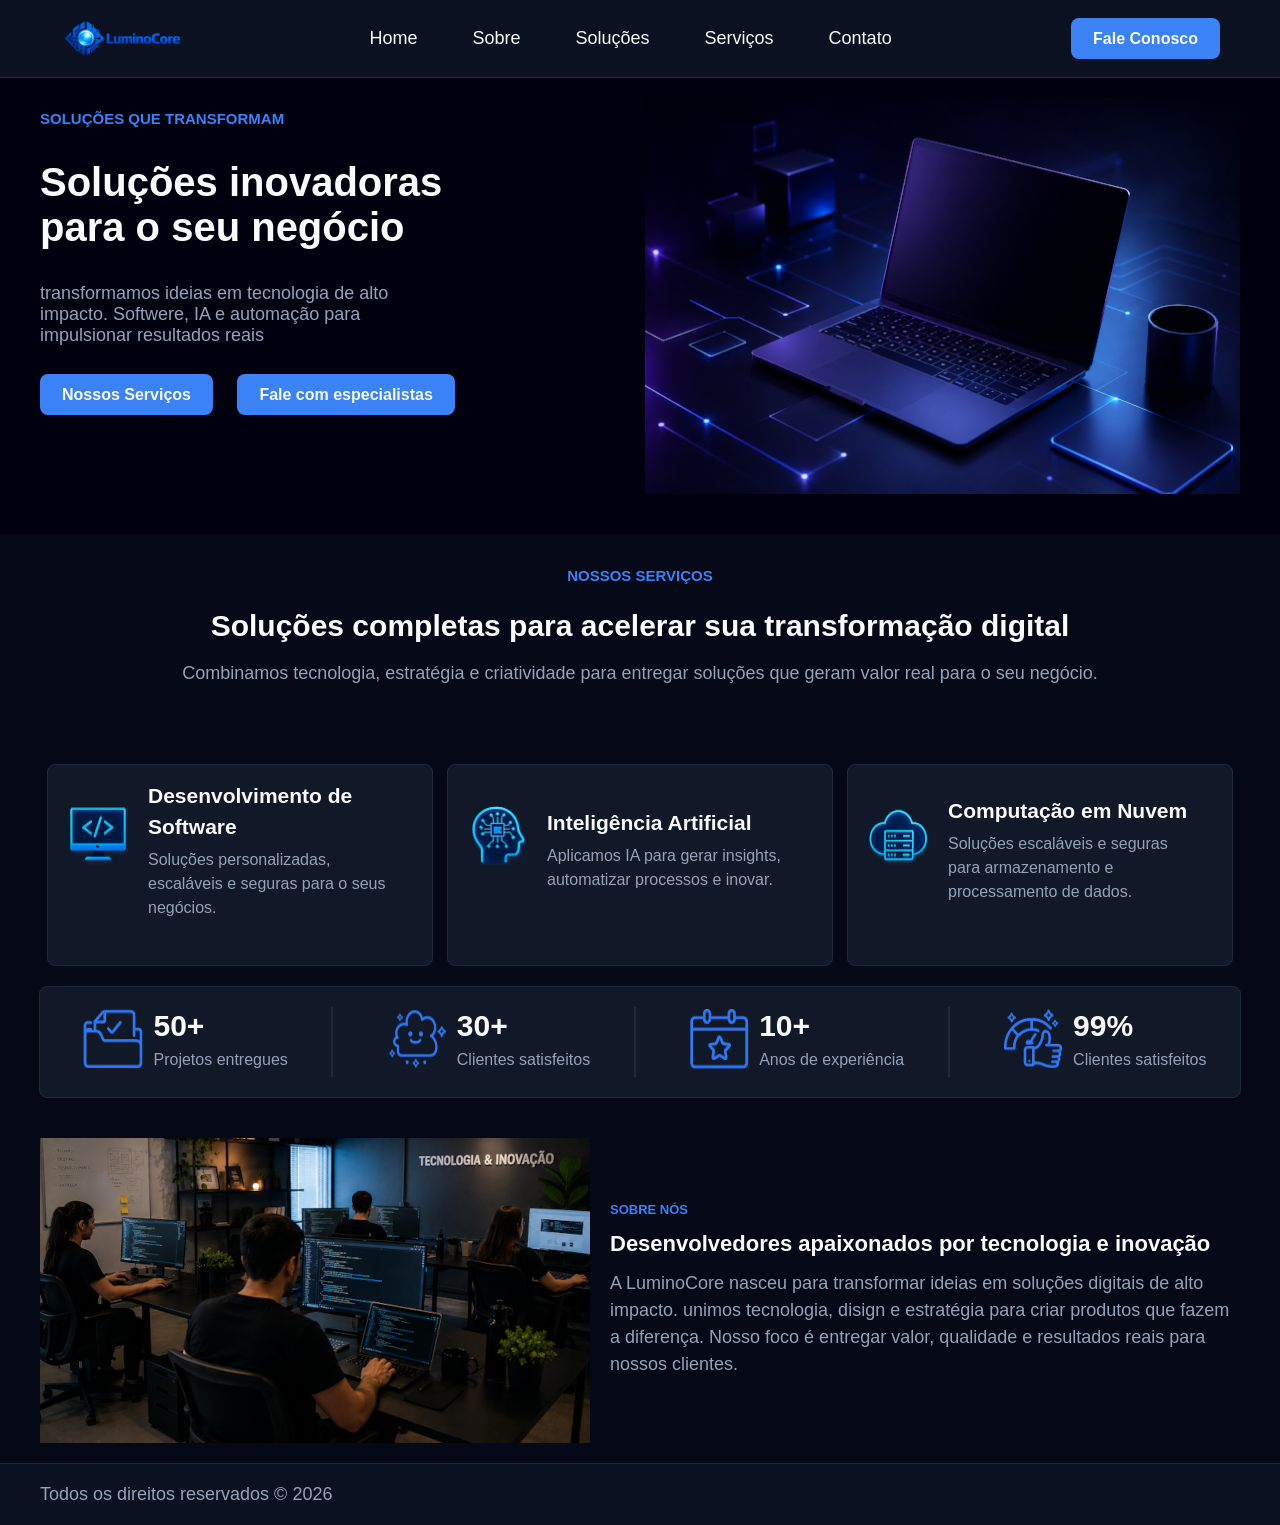
==== index.html @ a09ccba1 "I started the 'about' page I started the 'about' page" ====
<!DOCTYPE html>
<html lang="pt-br">
<head>
    <meta charset="UTF-8">
    <meta name="viewport" content="width=device-width, initial-scale=1.0">
    <title>LuminoCore</title>
    <link rel="stylesheet" href="style.css">
    <link rel="icon" href="imagens/favicon.png" type="image/x-icon">
</head>
<body>
    <header>
        <div class="conteiner">
            <div class="logo">
                <img src="imagens/home/logo_site (2).png" alt="Logo da Techflow">
            </div>
            <div class="menu">
                <a href="index.html">Home</a>
                <a href="sobre.html">Sobre</a>
                <a href="Soluções.html">Soluções</a>
                <a href="Serviços.html">Serviços</a>
                <a href="contato.html">Contato</a>
            </div>
            <div class="botao">
                <a href="contato.html">Fale Conosco</a>
            </div>
        </div>
    </header>

    <section class="hero">
        <div class="conteiner">
            <div class="hero_texto">
                <h2>SOLUÇÕES QUE TRANSFORMAM</h2>
                <h1>Soluções inovadoras <br> para o seu negócio</h1>
                <p>transformamos ideias em tecnologia de alto <br>impacto. Softwere, IA e automação para <br>impulsionar resultados reais</p>
                <div class="botao">
                    <a href="sobre.html">Nossos Serviços</a>
                    <a href="contato.html">Fale com especialistas</a>
                </div>
            </div>
            <div class="hero_img">
                <img src="imagens/home/imagem_hero.png" alt="Imagem de destaque">
            </div>
        </div>
    </section>

    <section class="solucoes">
        <div class="conteiner">
            <div class="solucoes_texto">
                <h2>NOSSOS SERVIÇOS</h2>
                <h1>Soluções completas para acelerar sua transformação digital</h1>
                <p>Combinamos tecnologia, estratégia e criatividade para entregar soluções que geram valor real para o seu negócio.</p>
            </div>
        </div>

        <div class="conteiner">
            <div class="card">
                <img src="imagens/home/imagem_card_softwere.png" alt="Ícone de software">
                <div class="card_texto">
                    <h1>Desenvolvimento de Software</h1>
                    <p>Soluções personalizadas, escaláveis e seguras para o seus negócios.</p>
                </div>
            </div>
            <div class="card">
                <img src="imagens/home/imagem_card_ia.png" alt="Ícone de inteligência artificial">
                <div class="card_texto">
                    <h1>Inteligência Artificial</h1>
                    <p>Aplicamos IA para gerar insights, automatizar processos e inovar.</p>
                </div>
            </div>
            <div class="card">
                <img src="imagens/home/imagem_card_cloud.png" alt="Ícone de nuvem">
                <div class="card_texto">
                    <h1>Computação em Nuvem</h1>
                    <p>Soluções escaláveis e seguras para armazenamento e processamento de dados.</p>
                </div>
            </div>
        </div>
        
    </section>

    <section class="dados">
        <div class="dados_conteiner">
            <div class="dados_card">
                <img src="imagens/home/projetos_entregues.png" alt="Ícone de clientes">
                <div class="dados_texto">
                    <h1>50+</h1>
                    <p>Projetos entregues</p>
                </div>
            </div>
            <div class="linha"></div>
            <div class="dados_card">
                <img src="imagens/home/clientes_satisfeitos.png" alt="Ícone de clientes">
                <div class="dados_texto">
                    <h1>30+</h1>
                    <p>Clientes satisfeitos</p>
                </div>
            </div>
            <div class="linha"></div>
            <div class="dados_card">
                <img src="imagens/home/tempo_empresa.png" alt="Ícone de clientes">
                <div class="dados_texto">
                    <h1>10+</h1>
                    <p>Anos de experiência</p>
                </div>
            </div>
            <div class="linha"></div>
            <div class="dados_card">
                <img src="imagens/home/porcentagem_satisfeitos.png">
                <div class="dados_texto">
                    <h1>99%</h1>
                    <p>Clientes satisfeitos</p>
                </div>
            </div>
        </div>
    </section>

    <section class="sobre_nos">
        <div class="conteiner">
            <img src="imagens/home/sobre_nos.png" alt="Imagem sobre nos">
            <div class="sobre_nos_txt">
                <h2>SOBRE NÓS</h2>
                <h1>Desenvolvedores apaixonados por tecnologia e inovação</h1>
                <p>A LuminoCore nasceu para transformar ideias em soluções digitais de alto impacto. unimos tecnologia, disign e estratégia para criar produtos que fazem a diferença. Nosso foco é entregar valor, qualidade e resultados reais para nossos clientes.</p>
            </div>
        </div>
    </section>

    <footer>
        <div class="conteiner">
            
            <p>Todos os direitos reservados © 2026</p>
        </div>
    </footer>
</body>
</html>
---- style.css ----
@charset "UTF-8";

:root {
    --fundo_principal: #050816;
    --fundo_secundario: #0B1120;
    --cards: #111827;
    --borda_cards: #1E293B;
    --cor_principal: #3B82F6;
    --houver: #60A5FA;
    --texto_principal: #F8FAFC;
    --texto_secundario: #94A3B8;
}

body {
    background-color: var(--fundo_principal);
    margin: 0;
    font-family: 'Poppins', sans-serif;
}

p {
    color: var(--texto_secundario);
    font-size: 18px;
    margin-bottom: 40px;
}

h2 {
    color: var(--cor_principal);
    font-size: 15px;
}

h1 {
    color: var(--texto_principal);
    font-size: 40px;
}

header {
    background-color: var(--fundo_secundario);
    width: 100%;
    border-bottom: 1px solid var(--borda_cards);
}

.conteiner {
    padding: 20px;
    display: flex;
    max-width: 1200px;
    margin: auto;
}

.logo img {
    display: block;
    width: 170px;
}

.menu {
    display: flex;
    gap: 35px;
    margin: auto;
}

.menu a {
    text-decoration: none;
    color: var(--texto_principal);
    font-size: 18px;
    padding-right: 20px;
    font-weight: 500;
    transition: 0.3s;
}

.menu a:hover {
    color: var(--houver);
}

.botao a {
    margin-right: 20px;
    text-decoration: none;
    color: var(--texto_principal);
    border-radius: 8px;
    font-weight: bold;
    padding: 12px 22px;
    background-color: var(--cor_principal);
}

.botao a:hover {
    background-color: var(--fundo_secundario);
    padding: 11px 21px;
    border: 1px solid var(--cor_principal);
}

.botao {
    margin-top: 10px;
}

.hero {
    width: 100%;
    background-color: #01000F;
    padding-bottom: 20px;
}

.hero_texto {
    width: 50%;
    display: block;
}

.hero_img {
    width: 50%;
    display: block;
    margin-left: 10px;
}

.hero_img img {
    width: 100%;
    display: block;
}

.solucoes {
    width: 100%;
    background-color: var(--fundo_principal);
    padding: 0px;
}

.solucoes_texto {
    width: 100%;
    display: block;
    text-align: center;
}

.solucoes_texto h1 {
    margin-bottom: 20px;
    font-size: 30px;
}

.card {
    display: flex;
    width: 32%;
    background-color: var(--cards);
    border-radius: 8px;
    border: 1px solid var(--borda_cards);
    margin: auto;
    height: 200px;
}

.card:hover {
    border: 1px solid var(--cor_principal);
    transition: 0.3s;
}

.card img {
    margin-left: 20px;
    margin-top: 40px;
    width: 20%;
    max-height: 60px;
    max-width: 60px;
}

.card_texto {
    margin: auto;
    margin-right: 30px;
    margin-left: 20px;
}

.card_texto h1 {
    margin-top: 10px;
    font-size: 21px;
    line-height: 1.5;
    margin-bottom: 0px;
}

.card_texto p {
    font-size: 16px;
    margin-bottom: 20px;
    margin-top: 5px;
    padding-bottom: 20px;
    line-height: 1.5;
}

.dados {
    width: 100%;
    background-color: var(--fundo_principal);
    margin-bottom: 20px;
}

.dados_conteiner {
    display: flex;
    max-width: 1200px;
    margin: auto;
    background-color: var(--cards);
    border-radius: 8px;
    border: 1px solid var(--borda_cards);
    width: 95%;
    padding: 10px 0px;
}

.dados_card {
    display: flex;
    margin: auto;
}

.dados_card img {
    margin: 10px;
    max-height: 60px;
    max-width: 60px;
    
}

.dados_texto {
    display: block;
}

.dados_texto h1 {
    margin-top: 10px;
    font-size: 30px;
    margin-bottom: 0px;
}

.dados_texto p {
    font-size: 16px;
    margin-bottom: 12px;
    margin-top: 5px;
    line-height: 1.5;
}

.linha {
    width: 2px;
    height: 70px;
    background-color: var(--borda_cards);
    margin: 10px;

}

.sobre_nos {
    width: 100%;
    background-color: var(--fundo_principal);
}

.sobre_nos img {
    max-height: 355px;
}

.sobre_nos_txt  {
    margin: auto;
    margin-left: 20px;
}

.sobre_nos_txt h1 {
    font-size: 22px;
    line-height: 1.5;
    margin: 0px 0px 10px 0px;
}

.sobre_nos_txt h2 {
    font-size: 13px;;
    margin: 0px 0px 10px 0px;
}

.sobre_nos_txt p {
    line-height: 1.5;
    margin: 0px;
}

footer {
    width: 100%;
    background-color: var(--fundo_secundario);
    border-top: 1px solid var(--borda_cards);
}

footer p {
    margin: 0px;
}
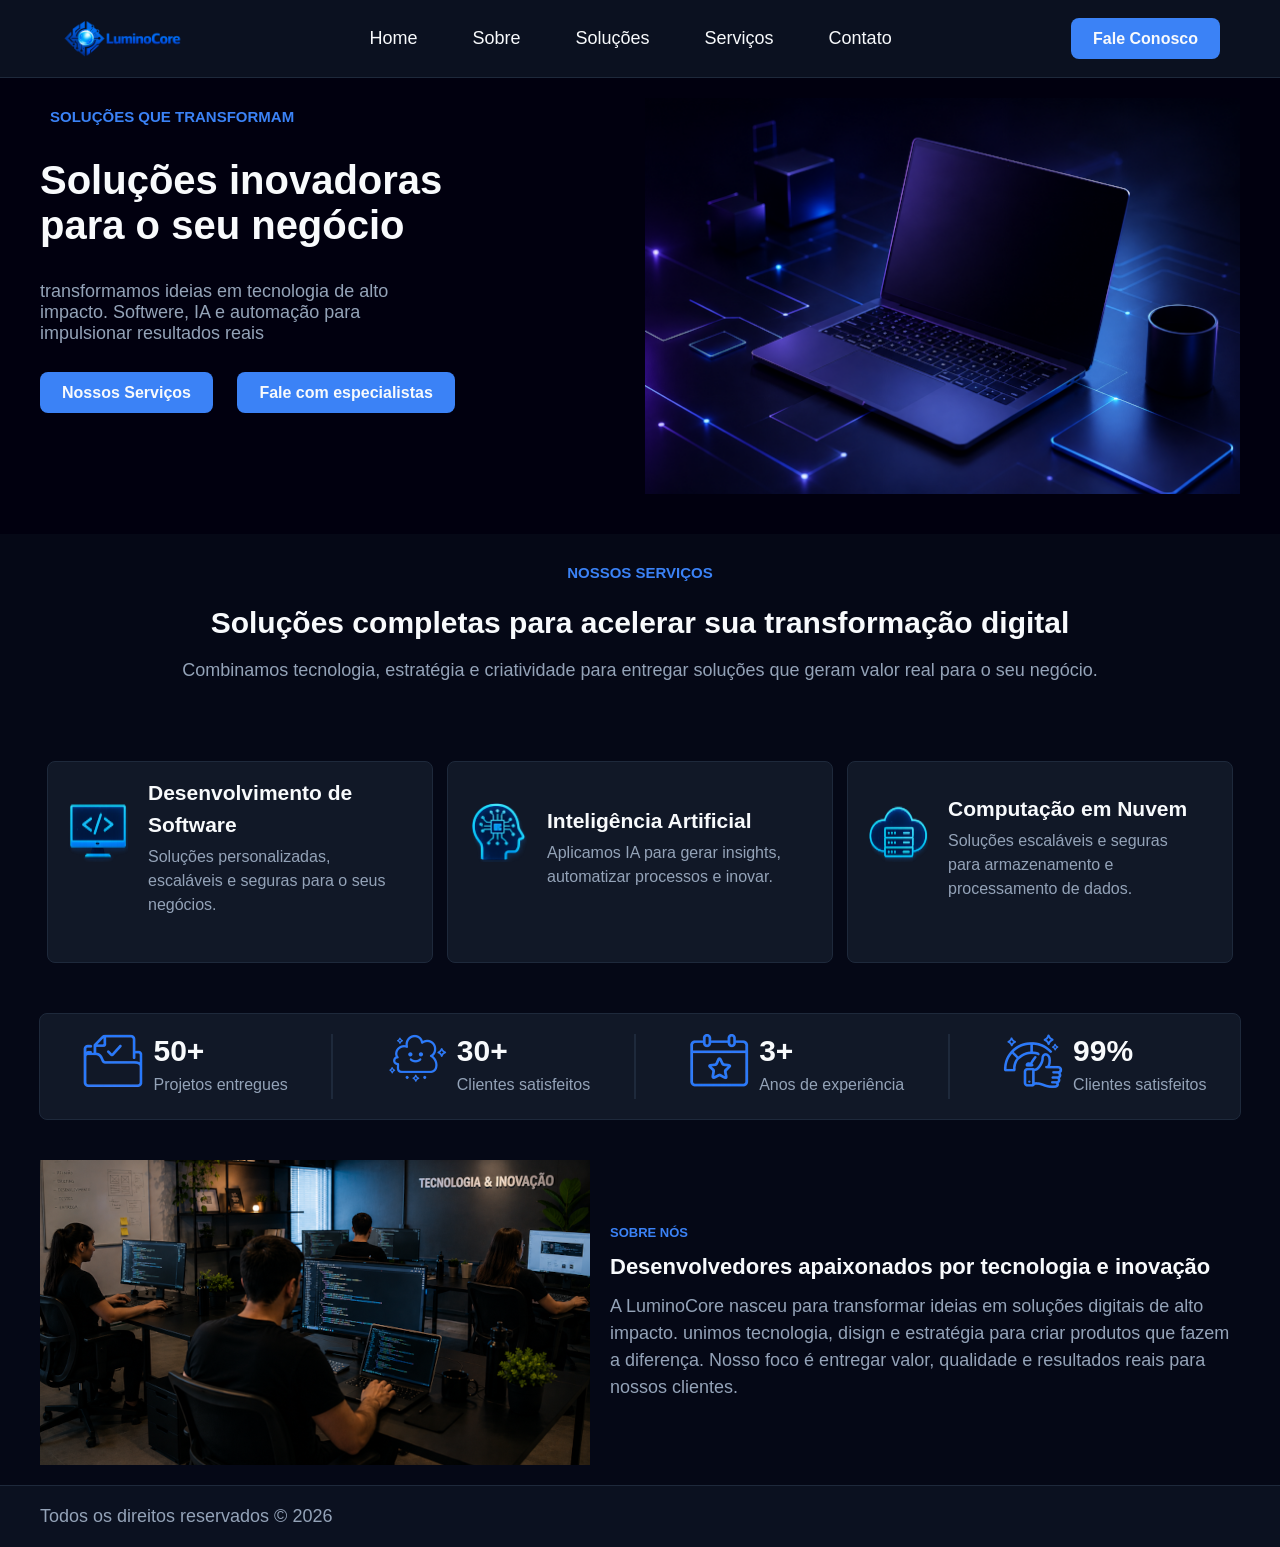
==== commit 2d5cd6f6: "I finished the "about" page I finished the "about" page" ====
--- a/index.html
+++ b/index.html
@@ -8,6 +8,7 @@
     <link rel="icon" href="imagens/favicon.png" type="image/x-icon">
 </head>
 <body>
+
     <header>
         <div class="conteiner">
             <div class="logo">
@@ -29,8 +30,8 @@
     <section class="hero">
         <div class="conteiner">
             <div class="hero_texto">
-                <h2>SOLUÇÕES QUE TRANSFORMAM</h2>
-                <h1>Soluções inovadoras <br> para o seu negócio</h1>
+                <h3>SOLUÇÕES QUE TRANSFORMAM</h3>
+                <h2>Soluções inovadoras <br> para o seu negócio</h2>
                 <p>transformamos ideias em tecnologia de alto <br>impacto. Softwere, IA e automação para <br>impulsionar resultados reais</p>
                 <div class="botao">
                     <a href="sobre.html">Nossos Serviços</a>
@@ -46,8 +47,8 @@
     <section class="solucoes">
         <div class="conteiner">
             <div class="solucoes_texto">
-                <h2>NOSSOS SERVIÇOS</h2>
-                <h1>Soluções completas para acelerar sua transformação digital</h1>
+                <h3>NOSSOS SERVIÇOS</h3>
+                <h2>Soluções completas para acelerar sua transformação digital</h2>
                 <p>Combinamos tecnologia, estratégia e criatividade para entregar soluções que geram valor real para o seu negócio.</p>
             </div>
         </div>
@@ -56,21 +57,21 @@
             <div class="card">
                 <img src="imagens/home/imagem_card_softwere.png" alt="Ícone de software">
                 <div class="card_texto">
-                    <h1>Desenvolvimento de Software</h1>
+                    <h2>Desenvolvimento de Software</h2>
                     <p>Soluções personalizadas, escaláveis e seguras para o seus negócios.</p>
                 </div>
             </div>
             <div class="card">
                 <img src="imagens/home/imagem_card_ia.png" alt="Ícone de inteligência artificial">
                 <div class="card_texto">
-                    <h1>Inteligência Artificial</h1>
+                    <h2>Inteligência Artificial</h2>
                     <p>Aplicamos IA para gerar insights, automatizar processos e inovar.</p>
                 </div>
             </div>
             <div class="card">
                 <img src="imagens/home/imagem_card_cloud.png" alt="Ícone de nuvem">
                 <div class="card_texto">
-                    <h1>Computação em Nuvem</h1>
+                    <h2>Computação em Nuvem</h2>
                     <p>Soluções escaláveis e seguras para armazenamento e processamento de dados.</p>
                 </div>
             </div>
@@ -83,7 +84,7 @@
             <div class="dados_card">
                 <img src="imagens/home/projetos_entregues.png" alt="Ícone de clientes">
                 <div class="dados_texto">
-                    <h1>50+</h1>
+                    <h2>50+</h2>
                     <p>Projetos entregues</p>
                 </div>
             </div>
@@ -91,7 +92,7 @@
             <div class="dados_card">
                 <img src="imagens/home/clientes_satisfeitos.png" alt="Ícone de clientes">
                 <div class="dados_texto">
-                    <h1>30+</h1>
+                    <h2>30+</h2>
                     <p>Clientes satisfeitos</p>
                 </div>
             </div>
@@ -99,7 +100,7 @@
             <div class="dados_card">
                 <img src="imagens/home/tempo_empresa.png" alt="Ícone de clientes">
                 <div class="dados_texto">
-                    <h1>10+</h1>
+                    <h2>3+</h2>
                     <p>Anos de experiência</p>
                 </div>
             </div>
@@ -107,7 +108,7 @@
             <div class="dados_card">
                 <img src="imagens/home/porcentagem_satisfeitos.png">
                 <div class="dados_texto">
-                    <h1>99%</h1>
+                    <h2>99%</h2>
                     <p>Clientes satisfeitos</p>
                 </div>
             </div>
@@ -118,8 +119,8 @@
         <div class="conteiner">
             <img src="imagens/home/sobre_nos.png" alt="Imagem sobre nos">
             <div class="sobre_nos_txt">
-                <h2>SOBRE NÓS</h2>
-                <h1>Desenvolvedores apaixonados por tecnologia e inovação</h1>
+                <h3>SOBRE NÓS</h3>
+                <h2>Desenvolvedores apaixonados por tecnologia e inovação</h2>
                 <p>A LuminoCore nasceu para transformar ideias em soluções digitais de alto impacto. unimos tecnologia, disign e estratégia para criar produtos que fazem a diferença. Nosso foco é entregar valor, qualidade e resultados reais para nossos clientes.</p>
             </div>
         </div>
--- a/style.css
+++ b/style.css
@@ -23,12 +23,12 @@
     margin-bottom: 40px;
 }
 
-h2 {
+h3 {
     color: var(--cor_principal);
     font-size: 15px;
 }
 
-h1 {
+h2 {
     color: var(--texto_principal);
     font-size: 40px;
 }
@@ -124,7 +124,7 @@
     text-align: center;
 }
 
-.solucoes_texto h1 {
+.solucoes_texto h2 {
     margin-bottom: 20px;
     font-size: 30px;
 }
@@ -137,6 +137,7 @@
     border: 1px solid var(--borda_cards);
     margin: auto;
     height: 200px;
+    position: relative;
 }
 
 .card:hover {
@@ -158,7 +159,7 @@
     margin-left: 20px;
 }
 
-.card_texto h1 {
+.card_texto h2 {
     margin-top: 10px;
     font-size: 21px;
     line-height: 1.5;
@@ -173,10 +174,16 @@
     line-height: 1.5;
 }
 
+.card_texto h3 {
+    margin: 20px 0 0 0;
+    font-size: 20px;
+}
+
 .dados {
     width: 100%;
     background-color: var(--fundo_principal);
     margin-bottom: 20px;
+    margin-top: 30px
 }
 
 .dados_conteiner {
@@ -196,7 +203,10 @@
 }
 
 .dados_card img {
-    margin: 10px;
+    margin-bottom: auto;
+    margin-right: 10px;
+    padding-top: 10px;
+    padding-left: 10px;
     max-height: 60px;
     max-width: 60px;
     
@@ -206,7 +216,7 @@
     display: block;
 }
 
-.dados_texto h1 {
+.dados_texto h2 {
     margin-top: 10px;
     font-size: 30px;
     margin-bottom: 0px;
@@ -221,7 +231,6 @@
 
 .linha {
     width: 2px;
-    height: 70px;
     background-color: var(--borda_cards);
     margin: 10px;
 
@@ -241,13 +250,13 @@
     margin-left: 20px;
 }
 
-.sobre_nos_txt h1 {
+.sobre_nos_txt h2 {
     font-size: 22px;
     line-height: 1.5;
     margin: 0px 0px 10px 0px;
 }
 
-.sobre_nos_txt h2 {
+.sobre_nos_txt h3 {
     font-size: 13px;;
     margin: 0px 0px 10px 0px;
 }
@@ -265,4 +274,73 @@
 
 footer p {
     margin: 0px;
+}
+
+.dados_texto_sobre {
+    display: block;
+
+}
+
+.dados_texto_sobre h2 {
+    margin-top: 10px;
+    font-size: 24px;
+    margin-bottom: 0px;
+}
+
+.dados_texto_sobre p {
+    font-size: 16px;
+    margin-bottom: 12px;
+    margin-top: 5px;
+    line-height: 1.5;
+    width: 100%;
+}
+
+.nossa_jornada{
+    margin-top: 40px;
+    text-align: center;
+    margin-bottom: 100px;
+}
+
+.nossa_jornada h2,h3 {
+    margin: 10px;
+}
+
+.ponto{
+    width: 14px;
+    height: 14px;
+
+    background: var(--cor_principal);
+    border-radius: 50%;
+
+    position: absolute;
+
+    top:-45px;
+    left: 50%;
+
+    transform: translateX(-50%);
+
+    box-shadow: 0 0 15px var(--cor_principal);
+}
+
+.linha_timeline {
+    position: absolute;
+
+    top: -38px;
+
+    left: 0;
+    right: 0;
+
+    height: 2px;
+
+    background: var(--texto_secundario);
+}
+
+.timeline {
+    position: relative;
+
+    display: flex;
+    justify-content: space-between;
+    max-width: 1200px;
+    margin: auto;
+    margin-bottom: 20px;
 }
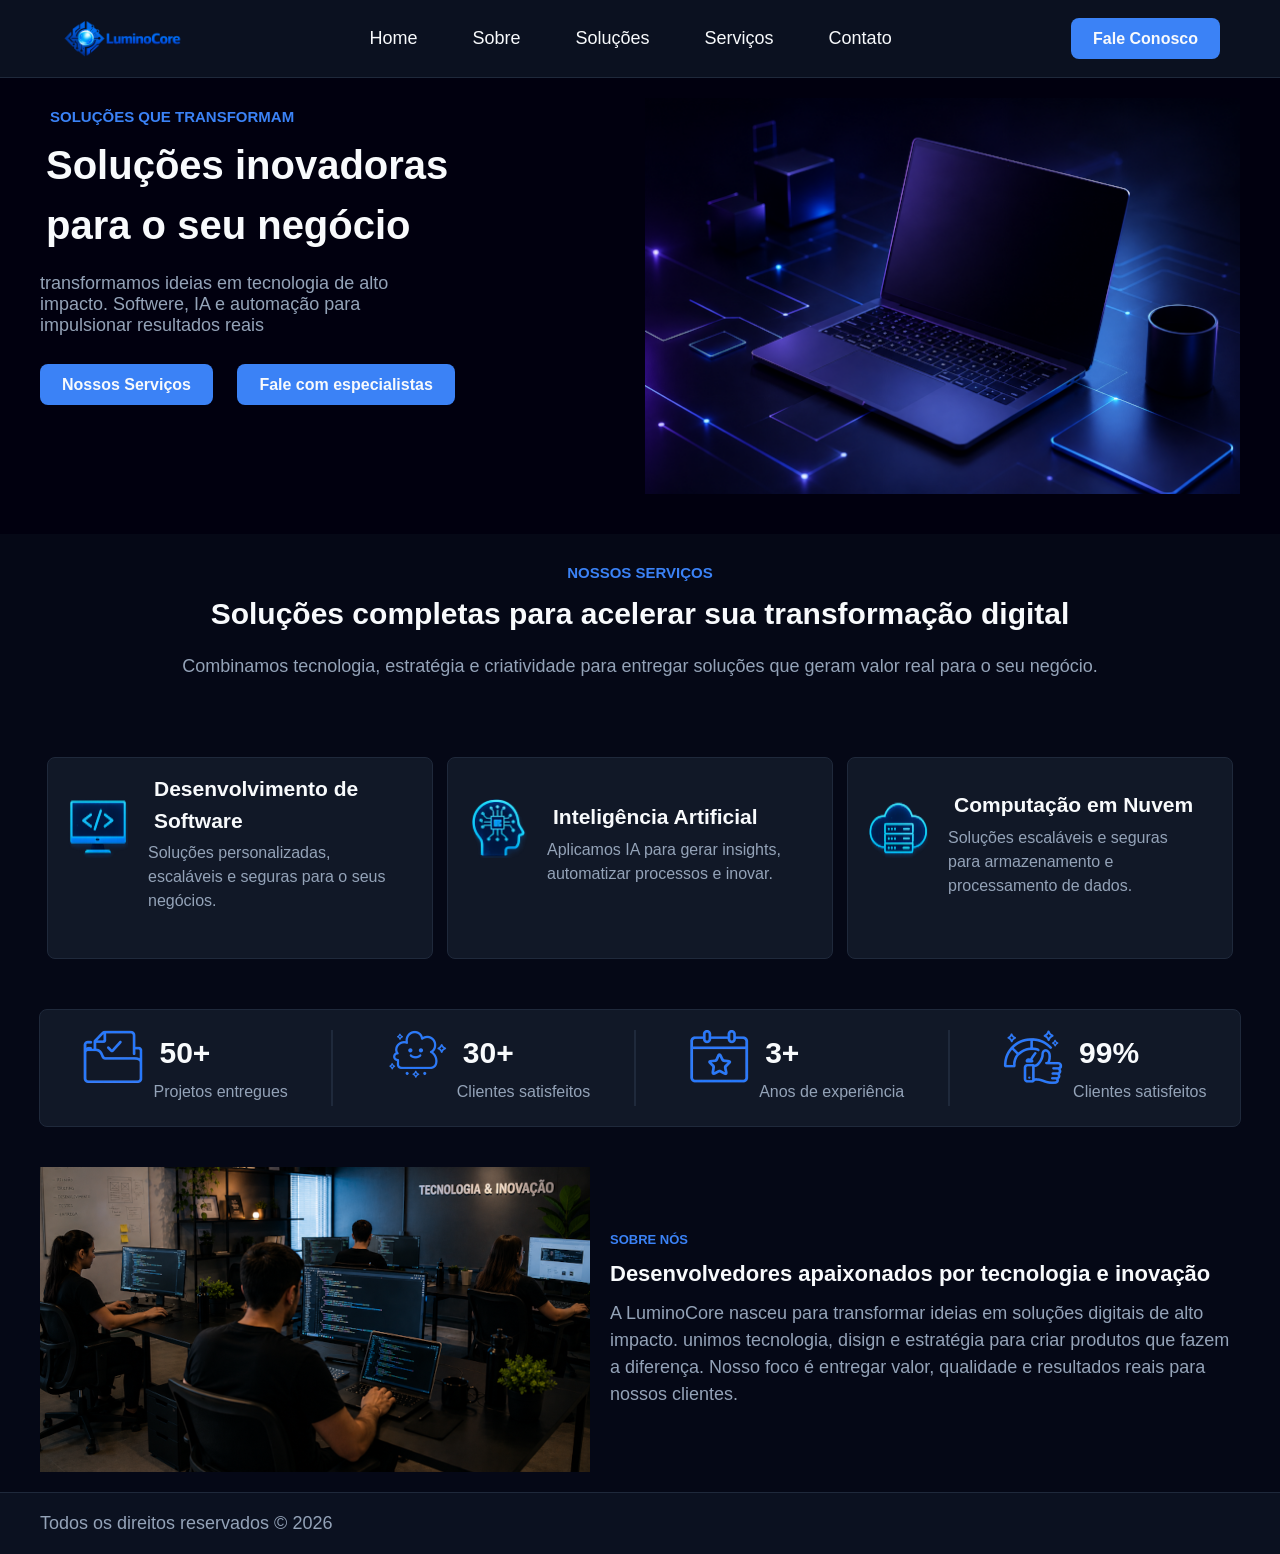
==== commit 12eb4c8f: "I finished the contact part I finished the contact part" ====
--- a/index.html
+++ b/index.html
@@ -126,11 +126,12 @@
         </div>
     </section>
 
-    <footer>
+  <footer>
         <div class="conteiner">
             
             <p>Todos os direitos reservados © 2026</p>
         </div>
-    </footer>
+    </footer>  
+
 </body>
 </html>
--- a/style.css
+++ b/style.css
@@ -4,7 +4,7 @@
     --fundo_principal: #050816;
     --fundo_secundario: #0B1120;
     --cards: #111827;
-    --borda_cards: #1E293B;
+    --borda_cards: #1f293b;
     --cor_principal: #3B82F6;
     --houver: #60A5FA;
     --texto_principal: #F8FAFC;
@@ -105,6 +105,7 @@
     width: 50%;
     display: block;
     margin-left: 10px;
+    margin-top: auto;
 }
 
 .hero_img img {
@@ -233,7 +234,6 @@
     width: 2px;
     background-color: var(--borda_cards);
     margin: 10px;
-
 }
 
 .sobre_nos {
@@ -343,4 +343,301 @@
     max-width: 1200px;
     margin: auto;
     margin-bottom: 20px;
+}
+
+.textos {
+    margin-top: 20px;
+    width: 100%;
+}
+
+.conteudo_txt {
+    margin: auto;
+    text-align: center;
+    width: 70%;
+    max-width: 1200px;;
+}
+
+.conteudo_txt h2 {
+    margin: 10px;
+}
+
+.conteudo_txt h3 {
+    font-size: 20px;
+}
+
+.estrategia {
+    width: 100%;
+    margin-top: 30px;
+}
+
+.cards_estrategias_conteiner {
+    display: flex;
+    align-items: center;
+    justify-content: center;
+    max-width: 1200px;
+    margin: auto;
+}
+
+.card_solucoes {
+    padding: 10px;
+    margin: 10px;
+    display: block;
+    text-align: center;
+    background-color: var(--cards);
+    border-radius: 8px;
+    border: solid 1px var(--borda_cards);
+    height: 325px;
+    width: 20%;
+}
+
+.card_solucoes h3 {
+    font-size: 20px;
+}
+
+.card_solucoes h2 {
+    margin: 0;
+    font-size: 24px;
+}
+
+.card_solucoes p {
+    font-size: 17px;
+    line-height: 1.5;
+}
+
+.card_solucoes:hover {
+    border: solid 1px var(--houver);
+}
+
+.seta {
+    width: 30px;
+    height: 60px;
+    display: flex;
+    justify-content: center;
+    align-items: center;
+}
+
+.cards_tecnologias {
+    display: block;
+    height: 500px;
+    width: 20%;
+    background-color: var(--cards);
+    border-radius: 8px;
+    border: solid 1px var(--borda_cards);
+    margin: 15px;
+    padding: 25px;
+}
+
+.cards_tecnologias:hover {
+    border: solid 1px var(--houver);
+}
+
+.cards_tecnologias h2 {
+    font-size: 23px;
+    margin: 10px 0;
+}
+
+.cards_tecnologias p {
+    line-height: 1.5;
+    margin: 5px 0;
+}
+
+ul {
+    list-style: none;
+    padding: 0px;
+}
+
+li {
+    display: flex;
+    align-items: center;
+    gap: 12px;
+    margin-bottom: 10px;
+}
+
+li p {
+    margin: 0px;
+    font-size: 17px;
+}
+
+li i {
+    font-size: 18px;
+    color: var(--cor_principal);
+}
+
+.motivos {
+    width: 100%;
+    background-color: var(--fundo_principal);
+    padding-top: 20px;
+    margin-bottom: 40px;
+}
+
+.motivos_conteiner {
+    display: block;
+    text-align: center;
+    border-radius: 8px;
+    border: solid 1px var(--borda_cards);
+    background-color: var(--cards);
+    margin: auto;
+    max-width: 1200px;
+    padding-top: 10px;
+}
+
+.motivos_conteiner h3,h2 {
+    margin: 10px;
+}
+
+.motivos_conteiner h2 {
+    font-size: 27px;
+}
+
+.motivos_dados_conteiner {
+    display: flex;
+    text-align: left;
+}
+
+.motivos_cards {
+    display: flex;
+    width: 22%;
+    margin: auto;
+    margin-top: 20px;
+}
+
+.motivos_cards img {
+    max-height: 60px;
+}
+
+.textos_motivos {
+    text-align: left;
+    margin-left: 20px;
+}
+
+.textos_motivos h2 {
+    font-size: 16px;
+    margin: 0;
+}
+
+.textos_motivos p {
+    font-size: 15px;
+}
+
+.card_servico {
+    width: 47%;
+    display: block;
+    border-radius: 8px;
+    border: solid 1px var(--cor_principal);
+    height: 400px;
+    margin: 10px;
+    padding: 20px;
+}
+
+.card_servico:hover {
+    border: solid 3px var(--cor_principal);
+    padding: 17px;
+}
+
+.titulo_servico {
+    display: flex;
+    margin-bottom: 20px;
+    padding-bottom: 10px;
+    border-bottom: solid 1px var(--cor_principal);
+}
+
+.titulo_servico img {
+    max-height: 60px;
+    margin-bottom: auto;
+    margin-right: 20px;
+}
+
+.titulo_servico h2 {
+    font-size: 28px;
+    margin: auto ;
+}
+
+.card_servico p {
+    margin: 0px;
+    line-height: 1.5;
+}
+
+input {
+    background-color: var(--fundo_principal);
+    border-radius: 8px;
+    border: solid 1px var(--borda_cards);
+    height: 40px;
+    width: 30%;
+    padding-left: 20px;
+    margin-right: 20px;
+    color: var(--texto_principal);
+}
+
+.formulario_conteudo {
+    margin: auto;
+    max-width: 1200px;
+    text-align: center;
+    border-radius: 8px;
+    padding-top: 40px ;
+}
+
+.campo { 
+    margin: auto;
+    margin-bottom: 25px;
+    max-width: 1200px;
+   
+}
+
+textarea{
+    width: 60%;
+    max-width: 1200px;
+    background-color: var(--fundo_principal);
+    border: solid 1px var(--borda_cards);
+    padding: 10px;
+    font-size: 16px;
+    color: var(--texto_principal);
+    resize: none;
+    box-sizing: border-box;
+    outline: none;
+    border-radius: 8px;
+}   
+
+button{
+    height: 40px;
+    width: 20%;
+    background-color: var(--cor_principal);
+    border-radius: 8px;
+    border: solid 1px var(--houver);
+    color: var(--fundo_principal);
+    font-size: 18px;
+}
+
+button:hover {
+    background-color: var(--houver);
+}
+
+.outros_contatos_conteudo {
+    width: 90%;
+    margin: auto;
+    max-width: 1200px;
+    display: flex;
+    margin-bottom: 20px;
+}
+
+.contato {
+    height: 130px;
+    display: flex;
+    gap: 20px;
+    width: 45%;
+    background-color: var(--cards);
+    padding: 10px;
+    margin: auto;
+    border-radius: 8px;
+    border: solid 1px var(--borda_cards);
+
+}
+
+.contato img {
+    max-height: 60px;
+    margin: auto 0 auto 20px;
+}
+
+.conteudo_txt_contato p, h2 {
+    margin: 6px;
+    line-height: 1.5;
 }
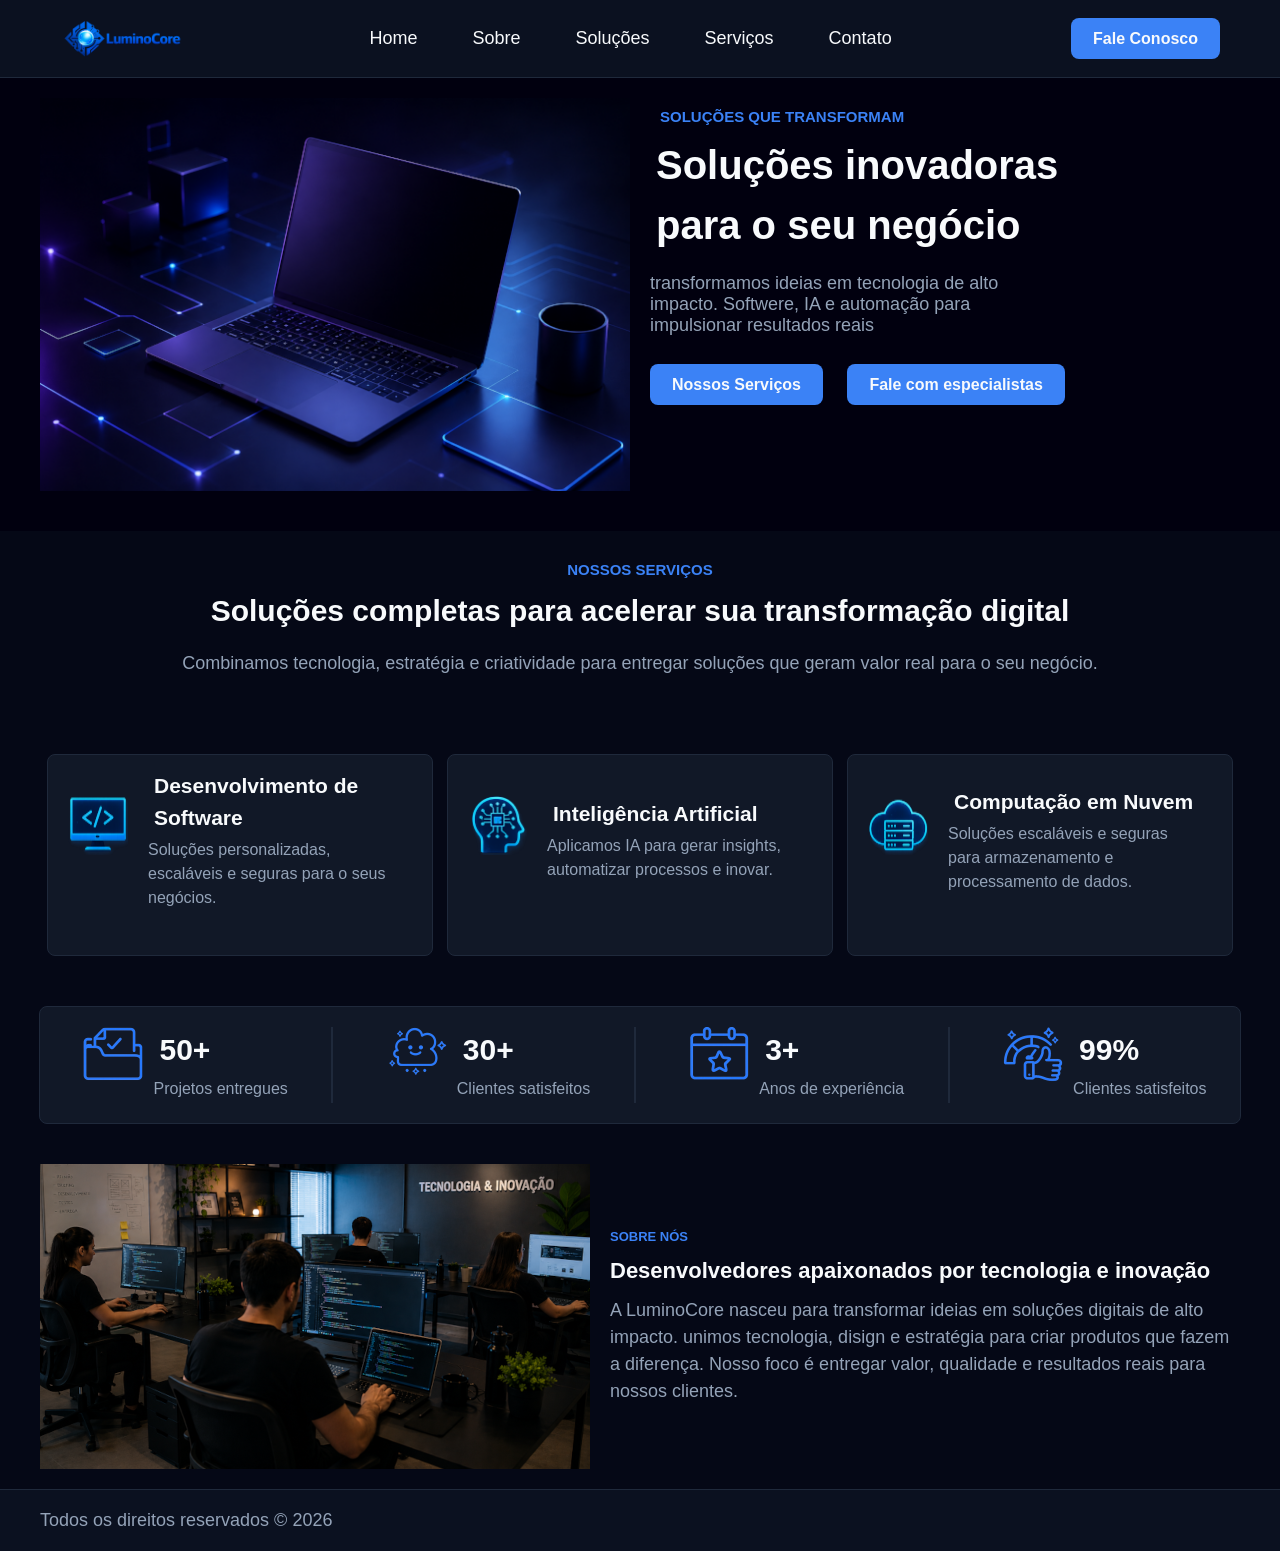
==== commit 39c29672: "I started the mobile interface (home) I started the mobile interface (home)" ====
--- a/index.html
+++ b/index.html
@@ -29,6 +29,9 @@
 
     <section class="hero">
         <div class="conteiner">
+            <div class="hero_img">
+                <img src="imagens/home/imagem_hero.png" alt="Imagem de destaque">
+            </div>
             <div class="hero_texto">
                 <h3>SOLUÇÕES QUE TRANSFORMAM</h3>
                 <h2>Soluções inovadoras <br> para o seu negócio</h2>
@@ -38,9 +41,7 @@
                     <a href="contato.html">Fale com especialistas</a>
                 </div>
             </div>
-            <div class="hero_img">
-                <img src="imagens/home/imagem_hero.png" alt="Imagem de destaque">
-            </div>
+            
         </div>
     </section>
 
@@ -127,8 +128,7 @@
     </section>
 
   <footer>
-        <div class="conteiner">
-            
+        <div class="conteiner"> 
             <p>Todos os direitos reservados © 2026</p>
         </div>
     </footer>  
--- a/style.css
+++ b/style.css
@@ -104,7 +104,7 @@
 .hero_img {
     width: 50%;
     display: block;
-    margin-left: 10px;
+    margin-right: 20px;
     margin-top: auto;
 }
 
@@ -640,4 +640,104 @@
 .conteudo_txt_contato p, h2 {
     margin: 6px;
     line-height: 1.5;
+}
+
+@media (max-width: 475px) {
+  
+    .menu {
+    gap: 0;
+    margin: 10px 0 0 auto;
+  }
+
+  .menu a {
+    font-size: 12px;
+    padding-right: 10px;
+  }
+
+  .logo img {
+    width: 90px;
+    padding-top: 6px;
+  }
+
+  header .botao {
+    display: none;
+  }
+
+  .botao a {
+    padding: 5px 10px;
+    font-size: 12px;
+    margin: auto;
+  }
+
+  .botao a:hover {
+    padding: 4px 9px;
+  }
+
+  .hero_texto {
+    width: 100%;
+    margin: auto;
+    padding-bottom: 10px;
+    text-align: center;
+  }
+
+  .hero_img {
+    width: 100%;
+    margin: auto;
+  }
+
+  p, h2 , h2 {
+    margin: 5px ;
+    line-height: 1.5;
+  }
+
+  p {
+    font-size: 13px;
+  }
+
+  h2 {
+    font-size: 23px;
+  }
+
+  h3 {
+    font-size: 12px;
+  }
+
+  .conteiner {
+    padding: 5px;
+  }
+
+  .hero .conteiner {
+    flex-direction: column;
+  }
+
+  .solucoes_texto h2 {
+    font-size: 15px;
+    margin: 4px;
+  }
+
+  .solucoes_texto p {
+    font-size: 12px;
+  }
+
+  .solucoes .conteiner {
+    flex-direction: column;
+  }
+
+  .card {
+    width: 90%;
+    margin-bottom: 10px;
+  }
+
+  .dados_conteiner, .sobre_nos .conteiner {
+    flex-direction: column;
+    width: 90%;
+  }
+
+  img {
+    margin-bottom: 10px;
+  }
+
+  .sobre_nos_txt h2 {
+    font-size: 18px;
+  }
 }
